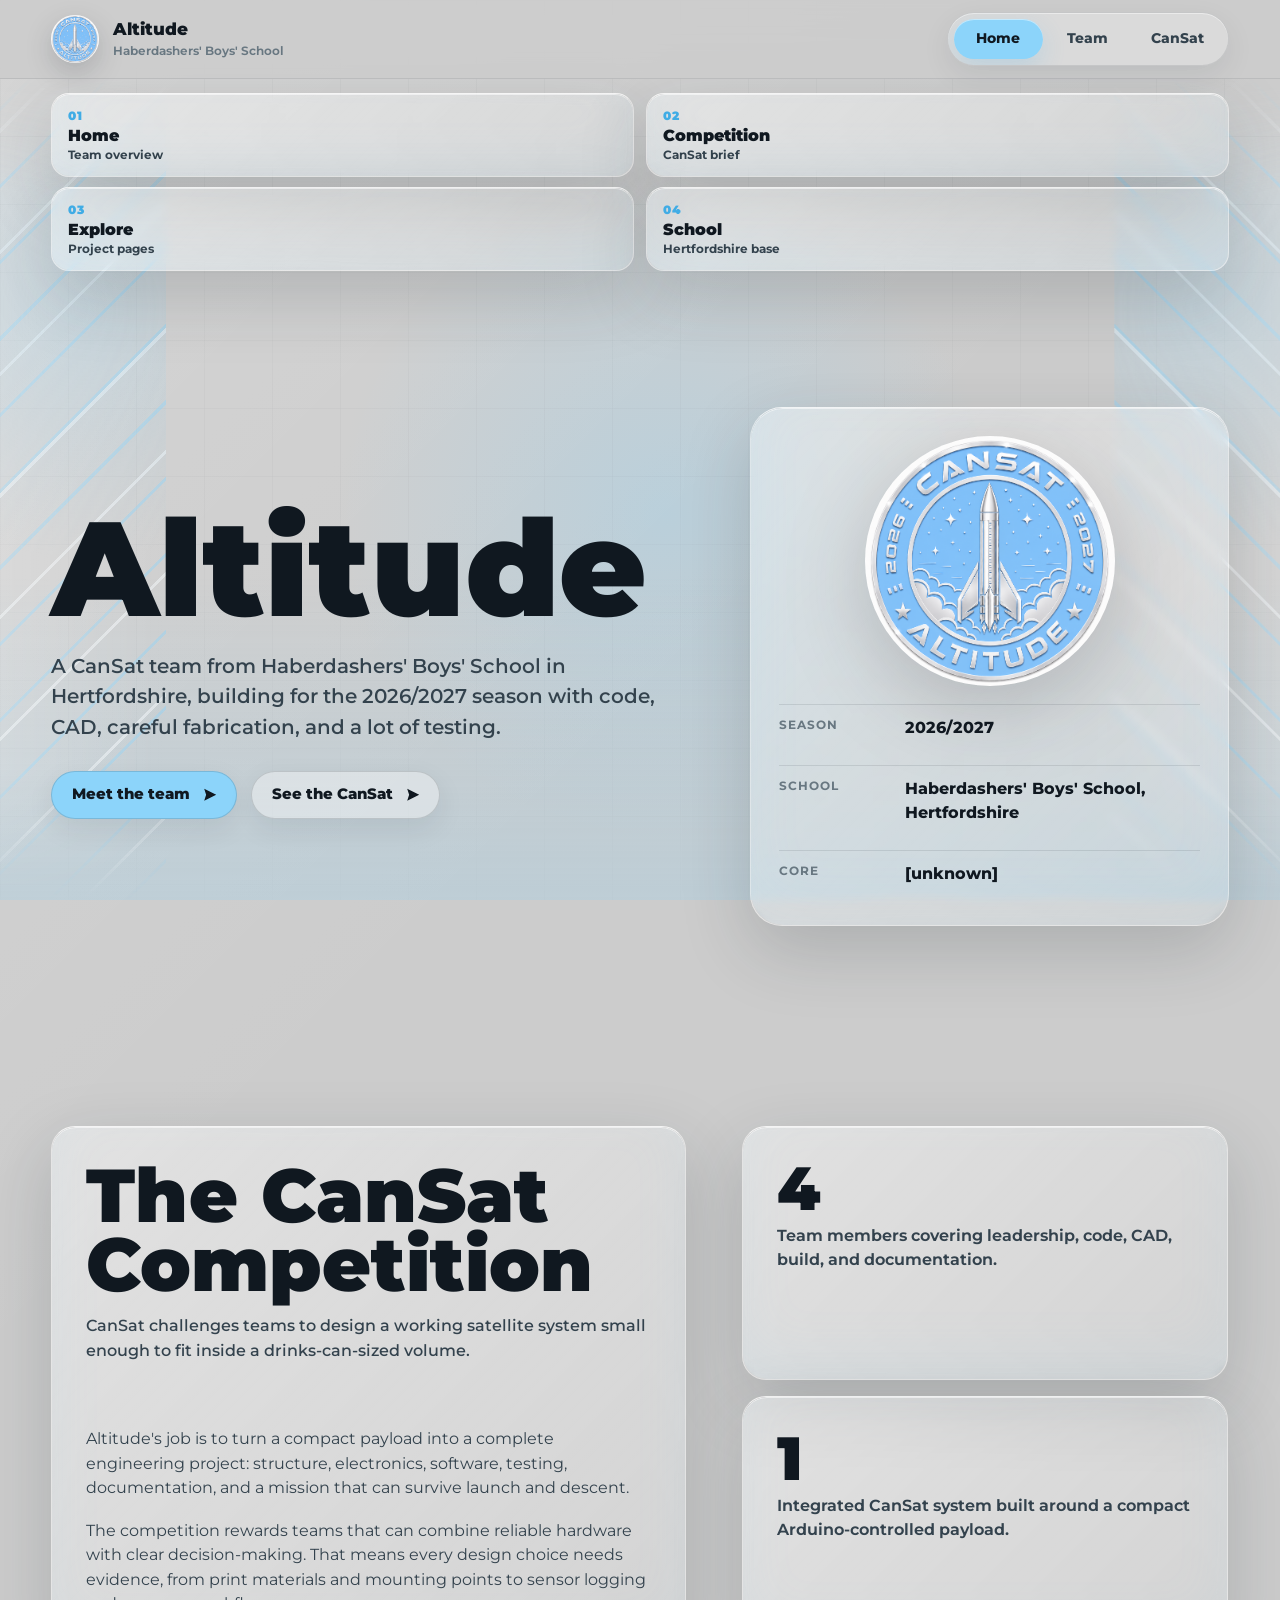
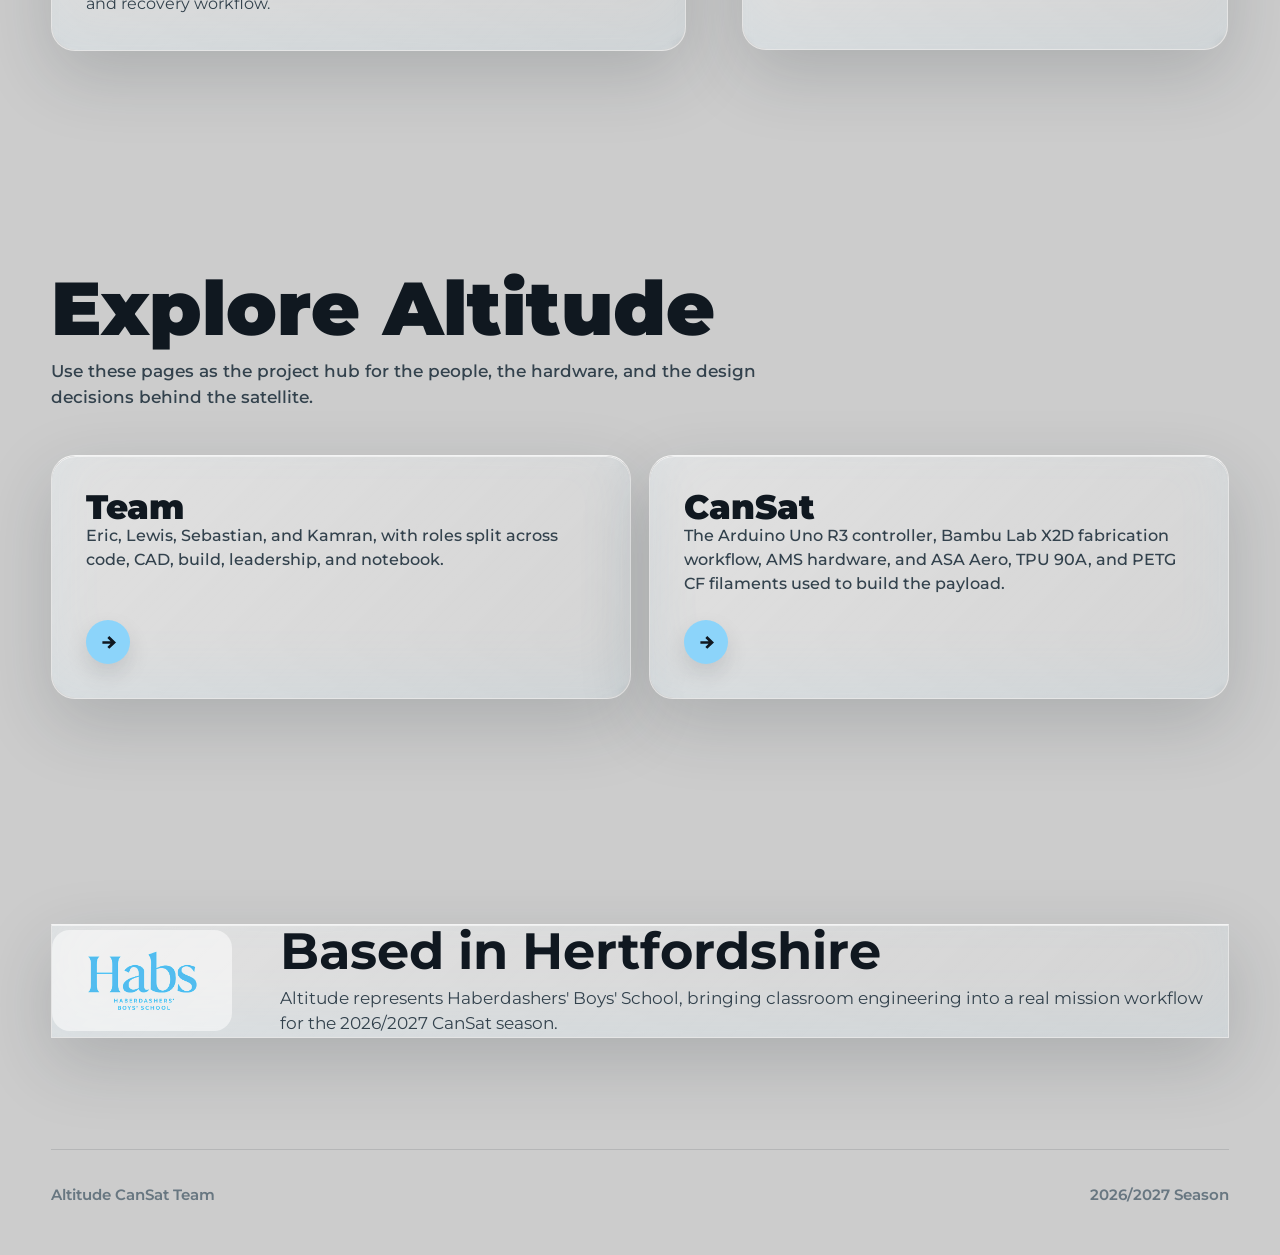
==== index.html @ 2c6fd03e "Website Files" ====
<!doctype html>
<html lang="en">
  <head>
    <meta charset="utf-8">
    <meta name="viewport" content="width=device-width, initial-scale=1">
    <title>Altitude | CanSat Team</title>
    <meta name="description" content="Altitude is a CanSat team from Haberdashers' Boys' School competing in the 2026/2027 season.">
    <link rel="preconnect" href="https://fonts.googleapis.com">
    <link rel="preconnect" href="https://fonts.gstatic.com" crossorigin>
    <link href="https://fonts.googleapis.com/css2?family=Montserrat:wght@400;500;600;700;800;900&display=swap" rel="stylesheet">
    <link rel="stylesheet" href="styles.css">
  </head>
  <body>
    <div class="scroll-progress" aria-hidden="true"></div>

    <header class="site-header">
      <div class="site-header__inner">
        <a class="brand" href="index.html" aria-label="Altitude home">
          <img src="Team Altitude Logo.png" alt="Team Altitude logo">
          <span>Altitude<small>Haberdashers' Boys' School</small></span>
        </a>
        <div class="header-actions">
          <nav class="nav" aria-label="Primary navigation">
            <span class="nav-indicator" aria-hidden="true"></span>
            <a href="index.html">Home</a>
            <a href="team.html">Team</a>
            <a href="cansat.html">CanSat</a>
          </nav>
        </div>
      </div>
    </header>

    <div class="edge-accent edge-accent--left" aria-hidden="true"></div>
    <div class="edge-accent edge-accent--right" aria-hidden="true"></div>

    <nav class="section-jump section-jump--left" aria-label="Home page sections">
      <a class="section-jump__card glass-panel" href="#home">
        <span>01</span>
        <strong>Home</strong>
        <small>Team overview</small>
      </a>
      <a class="section-jump__card glass-panel" href="#competition">
        <span>02</span>
        <strong>Competition</strong>
        <small>CanSat brief</small>
      </a>
    </nav>

    <nav class="section-jump section-jump--right" aria-label="More home page sections">
      <a class="section-jump__card glass-panel" href="#explore">
        <span>03</span>
        <strong>Explore</strong>
        <small>Project pages</small>
      </a>
      <a class="section-jump__card glass-panel" href="#school">
        <span>04</span>
        <strong>School</strong>
        <small>Hertfordshire base</small>
      </a>
    </nav>

    <main class="site-main">
      <section class="hero" id="home">
        <div class="hero__copy" data-reveal>
          <h1>Altitude</h1>
          <p class="hero__lead">A CanSat team from Haberdashers' Boys' School in Hertfordshire, building for the 2026/2027 season with code, CAD, careful fabrication, and a lot of testing.</p>
          <div class="hero__actions">
            <a class="button button--accent button--icon" href="team.html">Meet the team</a>
            <a class="button button--icon" href="cansat.html">See the CanSat</a>
          </div>
        </div>

        <aside class="hero-card glass-panel" data-reveal>
          <img class="hero-card__logo" src="Team Altitude Logo.png" alt="Team Altitude logo">
          <div class="hero-card__meta">
            <div class="meta-row">
              <strong>Season</strong>
              <span>2026/2027</span>
            </div>
            <div class="meta-row">
              <strong>School</strong>
              <span>Haberdashers' Boys' School, Hertfordshire</span>
            </div>
            <div class="meta-row">
              <strong>Core</strong>
              <span>[unknown]</span>
            </div>
          </div>
        </aside>
      </section>

      <section class="section section--tight" id="competition">
        <div class="split">
          <article class="copy-panel glass-panel" data-reveal>
            <div class="section__head">
              <h2>The CanSat Competition</h2>
              <p>CanSat challenges teams to design a working satellite system small enough to fit inside a drinks-can-sized volume.</p>
            </div>
            <p>Altitude's job is to turn a compact payload into a complete engineering project: structure, electronics, software, testing, documentation, and a mission that can survive launch and descent.</p>
            <p>The competition rewards teams that can combine reliable hardware with clear decision-making. That means every design choice needs evidence, from print materials and mounting points to sensor logging and recovery workflow.</p>
          </article>

          <div class="stat-grid">
            <article class="stat-panel glass-panel" data-reveal>
              <strong>4</strong>
              <span>Team members covering leadership, code, CAD, build, and documentation.</span>
            </article>
            <article class="stat-panel glass-panel" data-reveal>
              <strong>1</strong>
              <span>Integrated CanSat system built around a compact Arduino-controlled payload.</span>
            </article>
          </div>
        </div>
      </section>

      <section class="section" id="explore">
        <div class="section__head" data-reveal>
          <h2>Explore Altitude</h2>
          <p>Use these pages as the project hub for the people, the hardware, and the design decisions behind the satellite.</p>
        </div>
        <div class="link-grid">
          <article class="link-panel glass-panel" data-reveal>
            <div>
              <h3>Team</h3>
              <p>Eric, Lewis, Sebastian, and Kamran, with roles split across code, CAD, build, leadership, and notebook.</p>
            </div>
            <a class="link-panel__arrow" href="team.html" aria-label="Open the team page"><span class="sr-only">Open the team page</span></a>
          </article>
          <article class="link-panel glass-panel" data-reveal>
            <div>
              <h3>CanSat</h3>
              <p>The Arduino Uno R3 controller, Bambu Lab X2D fabrication workflow, AMS hardware, and ASA Aero, TPU 90A, and PETG CF filaments used to build the payload.</p>
            </div>
            <a class="link-panel__arrow" href="cansat.html" aria-label="Open the CanSat page"><span class="sr-only">Open the CanSat page</span></a>
          </article>
        </div>
      </section>

      <section class="section" id="school">
        <article class="school-strip glass-panel" data-reveal>
          <img src="Haberdashers' Boys' School Logo.png" alt="Haberdashers' Boys' School logo">
          <div>
            <h2>Based in Hertfordshire</h2>
            <p>Altitude represents Haberdashers' Boys' School, bringing classroom engineering into a real mission workflow for the 2026/2027 CanSat season.</p>
          </div>
        </article>
      </section>
    </main>

    <footer class="footer">
      <span>Altitude CanSat Team</span>
      <span>2026/2027 Season</span>
    </footer>

    <svg class="sr-only" xmlns="http://www.w3.org/2000/svg" aria-hidden="true">
      <defs>
        <filter id="glass-distortion" x="0%" y="0%" width="100%" height="100%">
          <feTurbulence type="fractalNoise" baseFrequency="0.005 0.005" numOctaves="2" seed="92" result="noise"></feTurbulence>
          <feGaussianBlur in="noise" stdDeviation="2" result="blurred"></feGaussianBlur>
          <feDisplacementMap in="SourceGraphic" in2="blurred" scale="19" xChannelSelector="R" yChannelSelector="G"></feDisplacementMap>
        </filter>
      </defs>
    </svg>

    <script src="app.js"></script>
  </body>
</html>
---- styles.css ----
:root {
  --background: #cccccc;
  --accent: #8cd4fa;
  --accent-strong: #40ace5;
  --ink: #101820;
  --ink-soft: #33424d;
  --muted: #687781;
  --panel: rgba(255, 255, 255, 0.34);
  --panel-strong: rgba(255, 255, 255, 0.52);
  --line: rgba(16, 24, 32, 0.14);
  --shadow: 0 24px 70px rgba(28, 38, 45, 0.18);
  --radius: 24px;
  --max: 1500px;
  --page-gutter: clamp(24px, 4vw, 82px);
  --content-reserve: clamp(430px, 25vw, 560px);
}

* {
  box-sizing: border-box;
}

html {
  scroll-behavior: smooth;
}

[id] {
  scroll-margin-top: 112px;
}

body {
  margin: 0;
  min-height: 100vh;
  color: var(--ink);
  background:
    radial-gradient(circle at 52% 18%, rgba(140, 212, 250, 0.3), transparent 330px),
    linear-gradient(135deg, rgba(255, 255, 255, 0.18), transparent 34%),
    var(--background);
  font-family: "Montserrat", ui-sans-serif, system-ui, -apple-system, BlinkMacSystemFont, "Segoe UI", Arial, sans-serif;
  line-height: 1.5;
  overflow-x: hidden;
}

body::before {
  content: "";
  position: fixed;
  inset: 0;
  z-index: -2;
  pointer-events: none;
  background-image:
    linear-gradient(rgba(16, 24, 32, 0.045) 1px, transparent 1px),
    linear-gradient(90deg, rgba(16, 24, 32, 0.045) 1px, transparent 1px);
  background-size: 68px 68px;
  mask-image: linear-gradient(to bottom, rgba(0, 0, 0, 0.72), rgba(0, 0, 0, 0.18));
}

body::after {
  content: "";
  position: fixed;
  inset: auto 0 0 0;
  z-index: -1;
  height: 36vh;
  pointer-events: none;
  background: linear-gradient(to top, rgba(140, 212, 250, 0.22), transparent);
}

img {
  display: block;
  max-width: 100%;
}

a {
  color: inherit;
  text-decoration: none;
}

p {
  margin: 0;
}

.sr-only {
  position: absolute;
  width: 1px;
  height: 1px;
  padding: 0;
  margin: -1px;
  overflow: hidden;
  clip: rect(0, 0, 0, 0);
  white-space: nowrap;
  border: 0;
}

.scroll-progress {
  position: fixed;
  inset: 0 auto auto 0;
  z-index: 80;
  width: 100%;
  height: 4px;
  background: linear-gradient(90deg, var(--accent), #ffffff);
  transform: scaleX(0);
  transform-origin: left center;
}

.edge-accent {
  position: fixed;
  top: 78px;
  bottom: 0;
  z-index: 1;
  width: clamp(150px, 13vw, 270px);
  pointer-events: none;
  opacity: 0.78;
  background:
    repeating-linear-gradient(
      135deg,
      transparent 0 21px,
      rgba(140, 212, 250, 0.52) 21px 24px,
      transparent 24px 54px
    ),
    repeating-linear-gradient(
      135deg,
      transparent 0 36px,
      rgba(245, 249, 252, 0.62) 36px 39px,
      transparent 39px 86px
    );
  mask-image: linear-gradient(to bottom, transparent, #000 14%, #000 84%, transparent);
}

.edge-accent::after {
  content: "";
  position: absolute;
  inset: 0;
  background:
    radial-gradient(circle at 50% 28%, rgba(140, 212, 250, 0.25), transparent 42%),
    linear-gradient(90deg, rgba(255, 255, 255, 0.24), transparent);
}

.edge-accent--left {
  left: 0;
}

.edge-accent--right {
  right: 0;
  transform: scaleX(-1);
}

.site-header {
  position: sticky;
  top: 0;
  z-index: 70;
  border-bottom: 1px solid rgba(16, 24, 32, 0.09);
  background: rgba(204, 204, 204, 0.92);
  backdrop-filter: blur(18px);
  transition: transform 240ms ease, box-shadow 240ms ease;
}

.scrolling-down .site-header {
  transform: translateY(-18%);
}

.site-header__inner {
  position: relative;
  width: min(var(--max), calc(100% - var(--content-reserve)));
  min-height: 78px;
  margin: 0 auto;
  display: flex;
  align-items: center;
  justify-content: space-between;
  gap: 28px;
}

.header-actions {
  display: flex;
  align-items: center;
  justify-content: flex-end;
  gap: 14px;
}

.brand {
  display: inline-flex;
  align-items: center;
  gap: 14px;
  min-width: 0;
}

.brand img {
  width: 48px;
  height: 48px;
  border-radius: 50%;
  object-fit: cover;
  box-shadow: 0 10px 28px rgba(16, 24, 32, 0.18);
}

.brand span {
  display: block;
  font-weight: 850;
  font-size: 1.05rem;
  letter-spacing: 0;
}

.brand small {
  display: block;
  color: var(--muted);
  font-size: 0.78rem;
  font-weight: 650;
}

.nav {
  --active-index: 0;
  position: relative;
  display: grid;
  grid-template-columns: repeat(3, minmax(84px, 1fr));
  align-items: center;
  isolation: isolate;
  min-width: 282px;
  padding: 6px;
  border: 1px solid rgba(16, 24, 32, 0.1);
  border-radius: 999px;
  background: rgba(255, 255, 255, 0.28);
  box-shadow:
    inset 0 1px 0 rgba(255, 255, 255, 0.42),
    0 10px 28px rgba(16, 24, 32, 0.08);
  overflow: hidden;
}

.nav-indicator {
  position: absolute;
  top: 6px;
  bottom: 6px;
  left: 6px;
  z-index: 0;
  width: calc((100% - 12px) / 3);
  border-radius: 999px;
  transform: translateX(calc(var(--active-index) * 100%));
  transition:
    transform 310ms cubic-bezier(0.22, 1.18, 0.36, 1),
    background 180ms ease;
}

.nav-indicator::before {
  content: "";
  position: absolute;
  inset: 0;
  border-radius: inherit;
  background: var(--accent);
  box-shadow:
    inset 0 1px 0 rgba(255, 255, 255, 0.48),
    0 9px 24px rgba(64, 172, 229, 0.2);
  transform: scaleX(1);
  transition: transform 260ms cubic-bezier(0.22, 1, 0.36, 1);
}

.nav[data-switching="true"] .nav-indicator::before {
  transform: scaleX(1.08);
}

.nav a {
  position: relative;
  z-index: 1;
  min-height: 40px;
  display: inline-flex;
  align-items: center;
  justify-content: center;
  padding: 0 18px;
  border-radius: 999px;
  color: var(--ink-soft);
  font-size: 0.9rem;
  font-weight: 760;
  transition: color 180ms ease, transform 180ms ease;
}

.nav a:hover,
.nav a.is-active {
  color: var(--ink);
}

.site-main {
  position: relative;
  z-index: 4;
  width: min(var(--max), calc(100% - var(--content-reserve)));
  margin: 0 auto;
}

.section-jump {
  position: fixed;
  top: clamp(126px, 17vh, 190px);
  z-index: 22;
  width: clamp(148px, 10vw, 205px);
  display: grid;
  gap: 12px;
  pointer-events: none;
}

.section-jump--left {
  left: clamp(18px, 2.6vw, 56px);
}

.section-jump--right {
  right: clamp(18px, 2.6vw, 56px);
}

.section-jump__card {
  min-height: 92px;
  display: grid;
  align-content: center;
  gap: 3px;
  padding: 18px;
  border-radius: 18px;
  pointer-events: auto;
  color: var(--ink);
  transition:
    transform 220ms cubic-bezier(0.22, 1, 0.36, 1),
    border-color 180ms ease,
    box-shadow 180ms ease;
}

.section-jump__card:hover,
.section-jump__card:focus-visible {
  border-color: rgba(140, 212, 250, 0.8);
  box-shadow:
    0 26px 58px rgba(28, 38, 45, 0.2),
    0 0 0 1px rgba(140, 212, 250, 0.2);
}

.section-jump__card span {
  color: var(--accent-strong);
  font-size: 0.72rem;
  font-weight: 900;
  letter-spacing: 0.1em;
}

.section-jump__card strong {
  font-size: 1rem;
  line-height: 1.05;
  font-weight: 900;
}

.section-jump__card small {
  color: var(--ink-soft);
  font-size: 0.72rem;
  line-height: 1.25;
  font-weight: 690;
}

.hero {
  min-height: calc(100vh - 110px);
  display: grid;
  grid-template-columns: minmax(0, 1.02fr) minmax(320px, 0.78fr);
  align-items: center;
  gap: clamp(32px, 6vw, 72px);
  padding: 42px 0;
}

.hero--compact {
  min-height: 470px;
  grid-template-columns: minmax(0, 0.92fr) minmax(280px, 0.58fr);
}

.hero__copy {
  display: grid;
  gap: 28px;
}

.hero h1,
.page-title {
  margin: 0;
  max-width: 820px;
  font-size: 8.4rem;
  line-height: 0.8;
  font-weight: 920;
  letter-spacing: 0;
}

.page-title {
  font-size: 7rem;
}

.hero__lead {
  max-width: 690px;
  color: var(--ink-soft);
  font-size: 1.28rem;
  font-weight: 560;
}

.hero__actions {
  display: flex;
  align-items: center;
  flex-wrap: wrap;
  gap: 14px;
}

.button {
  min-height: 48px;
  display: inline-flex;
  align-items: center;
  justify-content: center;
  gap: 10px;
  padding: 0 20px;
  border: 1px solid rgba(16, 24, 32, 0.15);
  border-radius: 999px;
  background: rgba(255, 255, 255, 0.38);
  color: var(--ink);
  font-size: 0.95rem;
  font-weight: 820;
  box-shadow: 0 10px 28px rgba(16, 24, 32, 0.08);
  transition: transform 180ms ease, background 180ms ease, box-shadow 180ms ease;
}

.button:hover {
  transform: translateY(-2px);
  background: rgba(255, 255, 255, 0.62);
  box-shadow: 0 16px 34px rgba(16, 24, 32, 0.13);
}

.button--accent {
  background: var(--accent);
}

.button--icon::after {
  content: "";
  width: 16px;
  height: 16px;
  background: currentColor;
  clip-path: polygon(25% 13%, 100% 50%, 25% 87%, 37% 50%);
}

.hero-card {
  position: relative;
  isolation: isolate;
  padding: 28px;
  border-radius: 32px;
}

.glass-panel {
  --tilt-x: 0deg;
  --tilt-y: 0deg;
  --panel-lift: 0px;
  position: relative;
  z-index: 3;
  border: 1px solid rgba(255, 255, 255, 0.42);
  border-top-color: rgba(255, 255, 255, 0.74);
  background: rgba(255, 255, 255, 0.12);
  box-shadow:
    var(--shadow),
    0 0 21px -50px rgba(255, 255, 255, 0.3);
  overflow: hidden;
  isolation: isolate;
  transform-style: preserve-3d;
  transform: perspective(900px) translateY(var(--panel-lift)) rotateX(var(--tilt-x)) rotateY(var(--tilt-y));
  will-change: transform;
  transition:
    transform 260ms cubic-bezier(0.22, 1, 0.36, 1),
    box-shadow 220ms ease,
    border-color 220ms ease;
}

.glass-panel::before {
  content: "";
  position: absolute;
  inset: 0;
  z-index: 1;
  border-radius: inherit;
  box-shadow:
    inset 0 0 0 -50px rgba(255, 255, 255, 0.7),
    inset 0 1px 0 rgba(255, 255, 255, 0.54),
    inset 0 -22px 55px rgba(140, 212, 250, 0.08);
  background:
    linear-gradient(135deg, rgba(255, 255, 255, 0.34), rgba(255, 255, 255, 0.05)),
    rgba(255, 255, 255, 0);
  pointer-events: none;
}

.glass-panel::after {
  content: "";
  position: absolute;
  inset: 0;
  z-index: 0;
  border-radius: inherit;
  backdrop-filter: blur(5px);
  -webkit-backdrop-filter: blur(5px);
  filter: url("#glass-distortion");
  -webkit-filter: url("#glass-distortion");
  isolation: isolate;
  pointer-events: none;
}

.glass-panel > * {
  position: relative;
  z-index: 2;
}

.glass-panel:hover {
  border-color: rgba(255, 255, 255, 0.72);
  box-shadow:
    0 32px 80px rgba(28, 38, 45, 0.2),
    0 0 21px -50px rgba(255, 255, 255, 0.3);
}

.hero-card__logo {
  width: min(54vw, 250px);
  margin: 0 auto 18px;
  border-radius: 50%;
  filter: drop-shadow(0 22px 40px rgba(16, 24, 32, 0.18));
}

.hero-card__meta {
  display: grid;
  gap: 14px;
}

.meta-row {
  display: grid;
  grid-template-columns: 108px minmax(0, 1fr);
  gap: 18px;
  padding: 11px 0;
  border-top: 1px solid rgba(16, 24, 32, 0.1);
}

.meta-row strong {
  font-size: 0.78rem;
  color: var(--muted);
  text-transform: uppercase;
  letter-spacing: 0.08em;
}

.meta-row span {
  color: var(--ink);
  font-weight: 760;
}

.section {
  padding: clamp(56px, 10vw, 112px) 0;
}

.section--tight {
  padding-top: clamp(28px, 6vw, 64px);
}

.section__head {
  max-width: 760px;
  margin-bottom: clamp(26px, 5vw, 46px);
}

.section__head h2 {
  margin: 0 0 14px;
  font-size: 4.7rem;
  line-height: 0.92;
  font-weight: 910;
  letter-spacing: 0;
}

.section__head p {
  color: var(--ink-soft);
  font-size: 1.08rem;
  font-weight: 540;
}

.split {
  display: grid;
  grid-template-columns: minmax(0, 0.94fr) minmax(300px, 0.72fr);
  gap: clamp(24px, 5vw, 56px);
  align-items: stretch;
}

.copy-panel,
.link-panel,
.stat-panel,
.person-card,
.device-card,
.process-card {
  padding: clamp(22px, 3vw, 34px);
  border-radius: var(--radius);
}

.copy-panel {
  display: grid;
  gap: 18px;
}

.copy-panel p {
  color: var(--ink-soft);
  font-size: 1.02rem;
}

.stat-grid {
  display: grid;
  gap: 16px;
}

.stat-panel strong {
  display: block;
  margin-bottom: 8px;
  font-size: 3.8rem;
  line-height: 0.9;
  font-weight: 920;
}

.stat-panel span {
  color: var(--ink-soft);
  font-weight: 650;
}

.link-grid {
  display: grid;
  grid-template-columns: repeat(2, minmax(0, 1fr));
  gap: 18px;
}

.link-panel {
  min-height: 235px;
  display: flex;
  flex-direction: column;
  justify-content: space-between;
  transition: transform 200ms ease, box-shadow 200ms ease;
}

.link-panel:hover {
  transform: translateY(-4px);
}

.link-panel h3,
.device-card h3,
.process-card h3,
.person-copy h2 {
  margin: 0;
  font-size: 2.15rem;
  line-height: 1;
  font-weight: 900;
  letter-spacing: 0;
}

.link-panel p,
.device-card p,
.process-card p,
.person-copy p {
  color: var(--ink-soft);
  font-size: 1rem;
  font-weight: 520;
}

.link-panel__arrow {
  position: relative;
  z-index: 6;
  width: 44px;
  height: 44px;
  margin-top: 24px;
  align-self: flex-start;
  border-radius: 999px;
  background: var(--accent);
  display: grid;
  place-items: center;
  cursor: pointer;
  box-shadow: 0 10px 22px rgba(16, 24, 32, 0.12);
  transition: transform 180ms ease, background 180ms ease, box-shadow 180ms ease;
}

.link-panel__arrow:hover,
.link-panel__arrow:focus-visible {
  transform: translateX(3px);
  background: #a9e2ff;
  box-shadow: 0 14px 28px rgba(16, 24, 32, 0.16);
}

.link-panel__arrow::before {
  content: "";
  width: 16px;
  height: 16px;
  background: var(--ink);
  clip-path: polygon(15% 42%, 66% 42%, 46% 22%, 58% 10%, 100% 50%, 58% 90%, 46% 78%, 66% 58%, 15% 58%);
}

.school-strip {
  display: grid;
  grid-template-columns: 180px minmax(0, 1fr);
  align-items: center;
  gap: clamp(24px, 5vw, 48px);
}

.school-strip img {
  width: 180px;
  aspect-ratio: 16 / 9;
  object-fit: contain;
  border-radius: 18px;
  background: rgba(255, 255, 255, 0.52);
  padding: 18px;
}

.school-strip h2 {
  margin: 0 0 10px;
  font-size: 3.2rem;
  line-height: 1;
}

.school-strip p {
  color: var(--ink-soft);
  font-size: 1.05rem;
}

.team-list {
  display: grid;
  gap: clamp(28px, 6vw, 68px);
}

.person-card {
  display: grid;
  grid-template-columns: minmax(260px, 0.72fr) minmax(0, 1fr);
  gap: clamp(24px, 5vw, 58px);
  align-items: center;
}

.person-card:nth-child(even) {
  grid-template-columns: minmax(0, 1fr) minmax(260px, 0.72fr);
}

.person-card:nth-child(even) .person-photo {
  order: 2;
}

.person-photo {
  aspect-ratio: 1;
  overflow: hidden;
  border-radius: 24px;
  background: rgba(255, 255, 255, 0.38);
  border: 1px solid rgba(255, 255, 255, 0.48);
}

.person-photo img {
  width: 100%;
  height: 100%;
  object-fit: cover;
}

.person-copy {
  display: grid;
  gap: 18px;
}

.role-lines {
  display: flex;
  flex-wrap: wrap;
  gap: 10px;
  margin: 4px 0 0;
  padding: 0;
  list-style: none;
}

.role-lines li {
  min-height: 36px;
  display: inline-flex;
  align-items: center;
  border: 1px solid rgba(16, 24, 32, 0.13);
  border-radius: 999px;
  padding: 0 13px;
  background: rgba(140, 212, 250, 0.38);
  color: var(--ink);
  font-size: 0.88rem;
  font-weight: 760;
}

.device-grid {
  display: grid;
  grid-template-columns: repeat(3, minmax(0, 1fr));
  gap: 18px;
}

.device-card {
  display: grid;
  gap: 20px;
}

.device-card__image {
  min-height: 260px;
  display: grid;
  place-items: center;
  border-radius: 20px;
  background: rgba(255, 255, 255, 0.4);
  border: 1px solid rgba(255, 255, 255, 0.48);
  overflow: hidden;
}

.device-card__image img {
  width: 100%;
  height: 100%;
  max-height: 320px;
  object-fit: contain;
  padding: 16px;
}

.device-card__image--cover img {
  object-fit: cover;
  padding: 0;
}

.process-grid {
  display: grid;
  grid-template-columns: repeat(4, minmax(0, 1fr));
  gap: 16px;
}

.process-card {
  min-height: 205px;
  display: flex;
  flex-direction: column;
  gap: 14px;
}

.process-card span {
  width: 42px;
  height: 42px;
  border-radius: 999px;
  background: var(--accent);
  display: grid;
  place-items: center;
  font-weight: 920;
}

.feature-line {
  display: grid;
  grid-template-columns: repeat(3, minmax(0, 1fr));
  gap: 16px;
}

.feature-line .stat-panel {
  min-height: 180px;
}

.footer {
  position: relative;
  z-index: 4;
  width: min(var(--max), calc(100% - var(--content-reserve)));
  margin: 0 auto;
  padding: 34px 0 48px;
  border-top: 1px solid rgba(16, 24, 32, 0.12);
  color: var(--muted);
  display: flex;
  justify-content: space-between;
  gap: 18px;
  font-size: 0.92rem;
  font-weight: 620;
}

[data-reveal] {
  opacity: 0;
  transform: translateY(34px);
  transition: opacity 680ms ease, transform 680ms cubic-bezier(0.22, 1, 0.36, 1);
}

[data-reveal].is-visible {
  opacity: 1;
  transform: translateY(0);
}

[data-reveal].glass-panel {
  opacity: 0;
  transform: perspective(900px) translateY(34px) rotateX(var(--tilt-x)) rotateY(var(--tilt-y));
}

[data-reveal].glass-panel.is-visible {
  opacity: 1;
  transform: perspective(900px) translateY(var(--panel-lift)) rotateX(var(--tilt-x)) rotateY(var(--tilt-y));
}

@media (max-width: 1360px) {
  .site-main,
  .site-header__inner,
  .footer {
    width: min(var(--max), calc(100% - (2 * var(--page-gutter))));
  }

  .section-jump {
    position: relative;
    inset: auto;
    width: min(var(--max), calc(100% - (2 * var(--page-gutter))));
    margin: 14px auto 0;
    grid-template-columns: repeat(2, minmax(0, 1fr));
    pointer-events: auto;
  }

  .section-jump--right {
    margin-top: 10px;
  }

  .section-jump__card {
    min-height: 72px;
    padding: 14px 16px;
  }
}

@media (max-width: 940px) {
  .site-header__inner {
    min-height: auto;
    padding: 14px 0;
    align-items: flex-start;
    flex-direction: column;
  }

  .edge-accent {
    width: 120px;
    opacity: 0.38;
  }

  .section-jump {
    display: none;
  }

  .header-actions {
    width: 100%;
  }

  .nav {
    width: 100%;
    grid-template-columns: repeat(3, minmax(0, 1fr));
    border-radius: 18px;
  }

  .nav a {
    padding: 0 10px;
  }

  .hero,
  .hero--compact,
  .split,
  .school-strip {
    grid-template-columns: 1fr;
  }

  .hero {
    min-height: auto;
    padding-top: 46px;
  }

  .hero h1 {
    font-size: 7.2rem;
  }

  .page-title {
    font-size: 5.8rem;
  }

  .section__head h2 {
    font-size: 3.5rem;
  }

  .stat-panel strong {
    font-size: 3rem;
  }

  .link-panel h3,
  .device-card h3,
  .process-card h3,
  .person-copy h2,
  .school-strip h2 {
    font-size: 2.2rem;
  }

  .hero-card__logo {
    width: min(64vw, 240px);
  }

  .link-grid,
  .device-grid,
  .process-grid,
  .feature-line {
    grid-template-columns: 1fr;
  }

  .person-card,
  .person-card:nth-child(even) {
    grid-template-columns: 1fr;
  }

  .person-card:nth-child(even) .person-photo {
    order: 0;
  }
}

@media (max-width: 560px) {
  .site-main,
  .site-header__inner,
  .footer {
    width: min(calc(100% - 22px), 368px);
    margin-left: auto;
    margin-right: auto;
  }

  .edge-accent {
    display: none;
  }

  .brand small {
    display: none;
  }

  .nav {
    max-width: 360px;
    width: 100%;
    min-width: 0;
  }

  .header-actions {
    align-items: center;
    justify-content: space-between;
    gap: 10px;
  }

  .hero__actions {
    align-items: flex-start;
    flex-direction: column;
    gap: 12px;
  }

  .button {
    width: min(100%, 230px);
  }

  .hero__lead,
  .section__head p,
  .link-panel p,
  .device-card p,
  .process-card p,
  .person-copy p {
    max-width: 100%;
    overflow-wrap: anywhere;
  }

  .hero h1,
  .page-title {
    font-size: 4.15rem;
  }

  .hero__lead {
    font-size: 1.08rem;
  }

  .section__head h2 {
    font-size: 2.55rem;
  }

  .link-panel h3,
  .device-card h3,
  .process-card h3,
  .person-copy h2,
  .school-strip h2 {
    font-size: 1.8rem;
  }

  .stat-panel strong {
    font-size: 2.35rem;
  }

  .meta-row {
    grid-template-columns: 1fr;
    gap: 6px;
  }

  .copy-panel,
  .link-panel,
  .stat-panel,
  .person-card,
  .device-card,
  .process-card {
    padding: 20px;
    border-radius: 20px;
  }

  .device-card__image {
    min-height: 215px;
  }

  .footer {
    flex-direction: column;
  }
}

@media (prefers-reduced-motion: reduce) {
  *,
  *::before,
  *::after {
    scroll-behavior: auto !important;
    transition-duration: 0.01ms !important;
    animation-duration: 0.01ms !important;
    animation-iteration-count: 1 !important;
  }
}
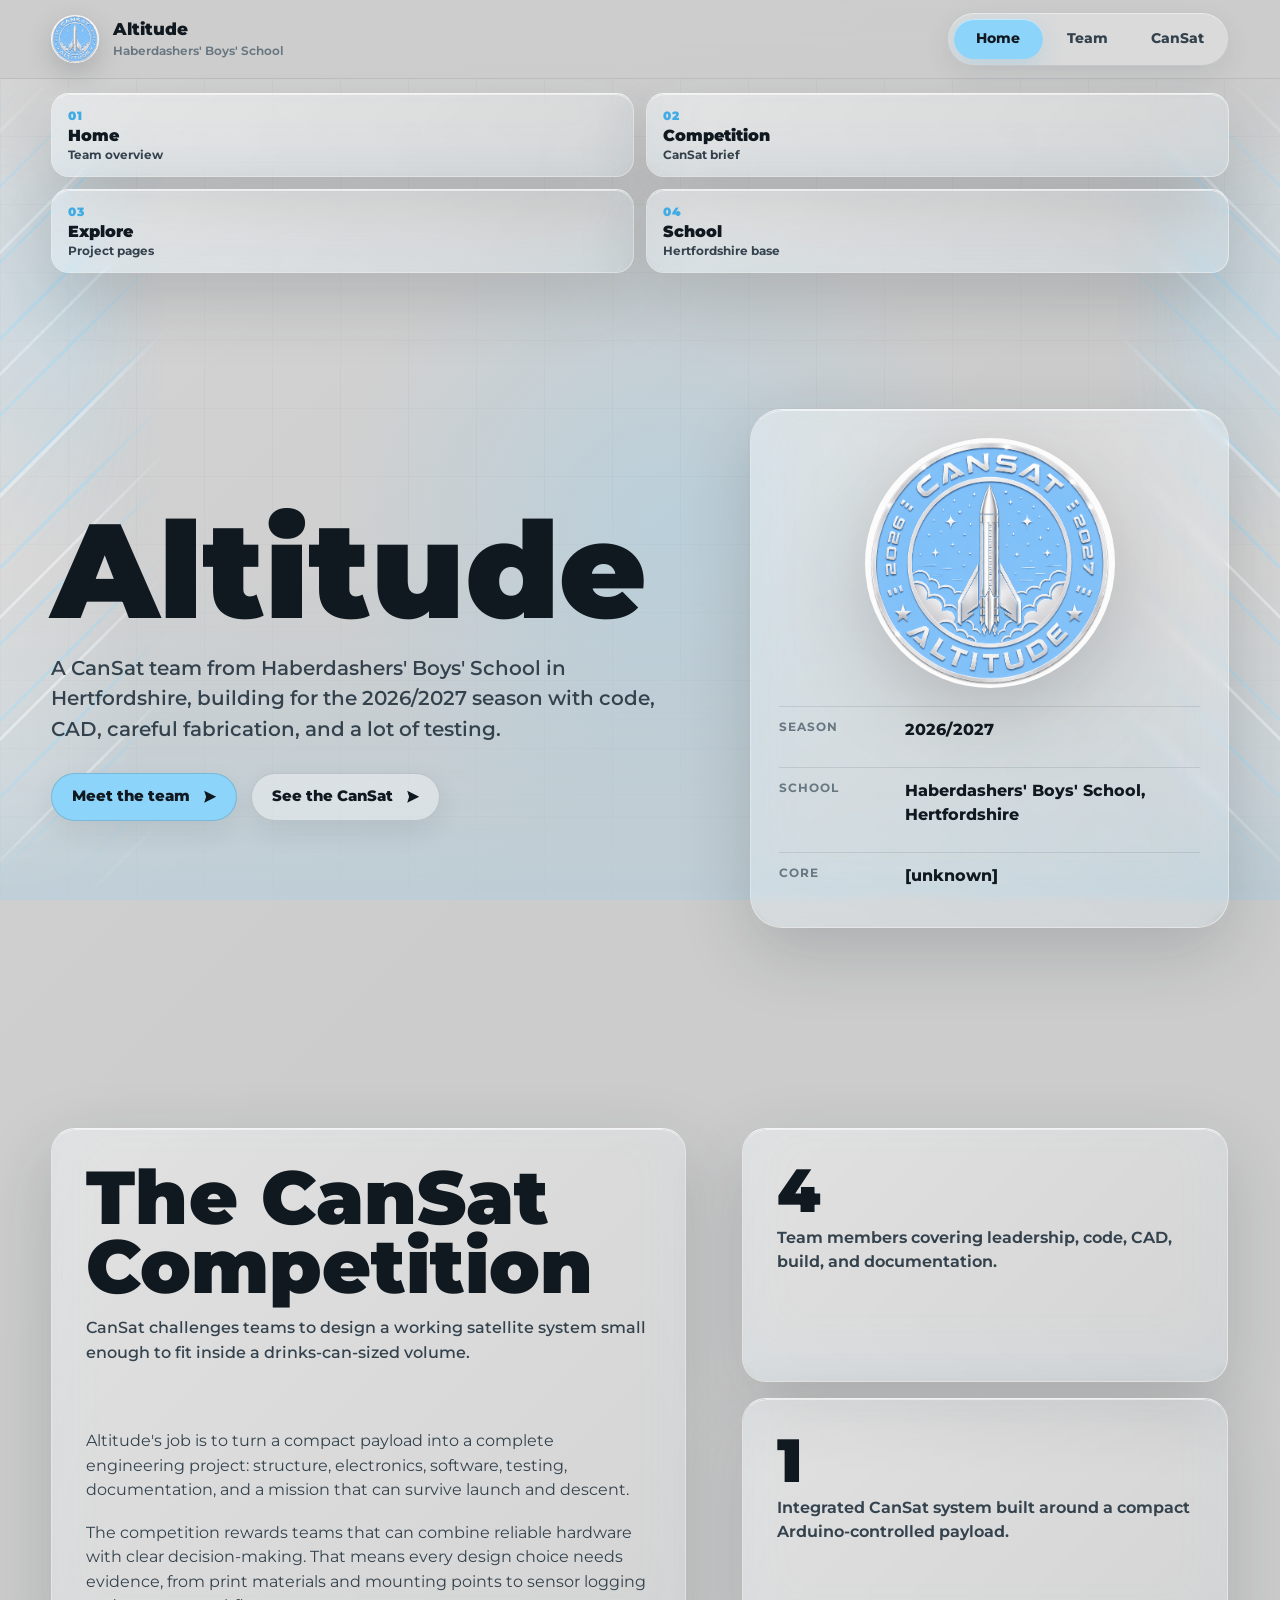
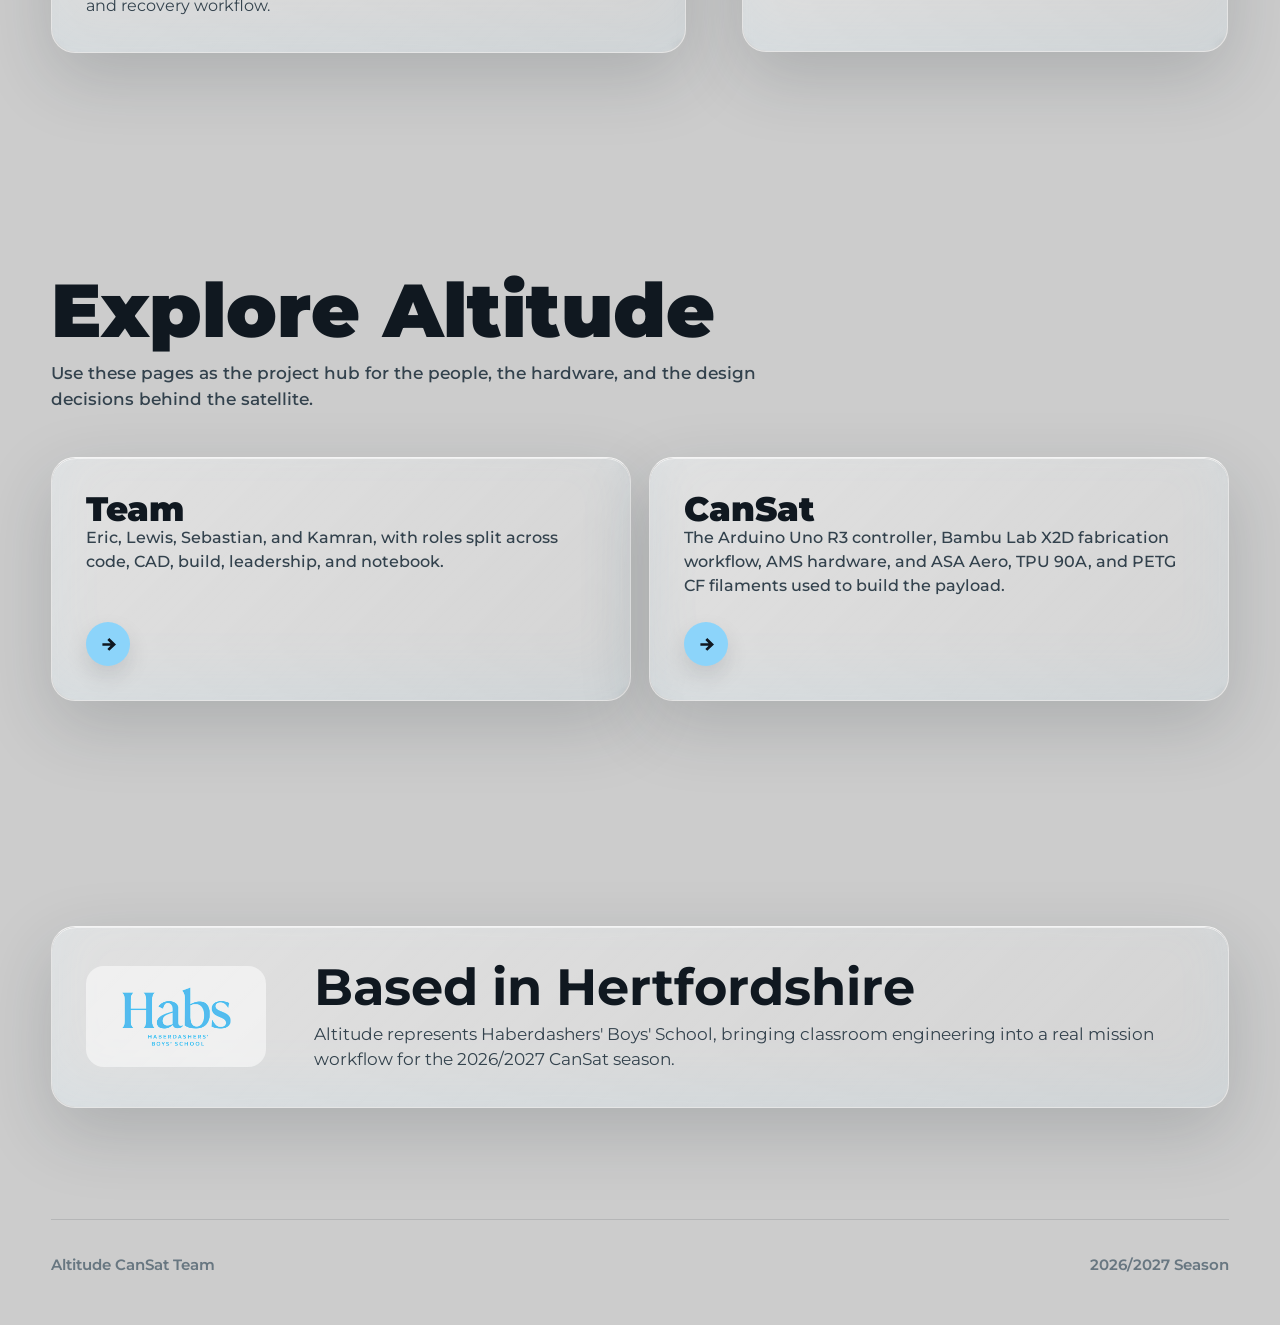
==== commit e376a9dd: "Organize website assets and update CanSat components" ====
--- a/index.html
+++ b/index.html
@@ -4,164 +4,11 @@
     <meta charset="utf-8">
     <meta name="viewport" content="width=device-width, initial-scale=1">
     <title>Altitude | CanSat Team</title>
-    <meta name="description" content="Altitude is a CanSat team from Haberdashers' Boys' School competing in the 2026/2027 season.">
-    <link rel="preconnect" href="https://fonts.googleapis.com">
-    <link rel="preconnect" href="https://fonts.gstatic.com" crossorigin>
-    <link href="https://fonts.googleapis.com/css2?family=Montserrat:wght@400;500;600;700;800;900&display=swap" rel="stylesheet">
-    <link rel="stylesheet" href="styles.css">
+    <meta http-equiv="refresh" content="0; url=website/index.html">
+    <link rel="canonical" href="website/index.html">
   </head>
   <body>
-    <div class="scroll-progress" aria-hidden="true"></div>
-
-    <header class="site-header">
-      <div class="site-header__inner">
-        <a class="brand" href="index.html" aria-label="Altitude home">
-          <img src="Team Altitude Logo.png" alt="Team Altitude logo">
-          <span>Altitude<small>Haberdashers' Boys' School</small></span>
-        </a>
-        <div class="header-actions">
-          <nav class="nav" aria-label="Primary navigation">
-            <span class="nav-indicator" aria-hidden="true"></span>
-            <a href="index.html">Home</a>
-            <a href="team.html">Team</a>
-            <a href="cansat.html">CanSat</a>
-          </nav>
-        </div>
-      </div>
-    </header>
-
-    <div class="edge-accent edge-accent--left" aria-hidden="true"></div>
-    <div class="edge-accent edge-accent--right" aria-hidden="true"></div>
-
-    <nav class="section-jump section-jump--left" aria-label="Home page sections">
-      <a class="section-jump__card glass-panel" href="#home">
-        <span>01</span>
-        <strong>Home</strong>
-        <small>Team overview</small>
-      </a>
-      <a class="section-jump__card glass-panel" href="#competition">
-        <span>02</span>
-        <strong>Competition</strong>
-        <small>CanSat brief</small>
-      </a>
-    </nav>
-
-    <nav class="section-jump section-jump--right" aria-label="More home page sections">
-      <a class="section-jump__card glass-panel" href="#explore">
-        <span>03</span>
-        <strong>Explore</strong>
-        <small>Project pages</small>
-      </a>
-      <a class="section-jump__card glass-panel" href="#school">
-        <span>04</span>
-        <strong>School</strong>
-        <small>Hertfordshire base</small>
-      </a>
-    </nav>
-
-    <main class="site-main">
-      <section class="hero" id="home">
-        <div class="hero__copy" data-reveal>
-          <h1>Altitude</h1>
-          <p class="hero__lead">A CanSat team from Haberdashers' Boys' School in Hertfordshire, building for the 2026/2027 season with code, CAD, careful fabrication, and a lot of testing.</p>
-          <div class="hero__actions">
-            <a class="button button--accent button--icon" href="team.html">Meet the team</a>
-            <a class="button button--icon" href="cansat.html">See the CanSat</a>
-          </div>
-        </div>
-
-        <aside class="hero-card glass-panel" data-reveal>
-          <img class="hero-card__logo" src="Team Altitude Logo.png" alt="Team Altitude logo">
-          <div class="hero-card__meta">
-            <div class="meta-row">
-              <strong>Season</strong>
-              <span>2026/2027</span>
-            </div>
-            <div class="meta-row">
-              <strong>School</strong>
-              <span>Haberdashers' Boys' School, Hertfordshire</span>
-            </div>
-            <div class="meta-row">
-              <strong>Core</strong>
-              <span>[unknown]</span>
-            </div>
-          </div>
-        </aside>
-      </section>
-
-      <section class="section section--tight" id="competition">
-        <div class="split">
-          <article class="copy-panel glass-panel" data-reveal>
-            <div class="section__head">
-              <h2>The CanSat Competition</h2>
-              <p>CanSat challenges teams to design a working satellite system small enough to fit inside a drinks-can-sized volume.</p>
-            </div>
-            <p>Altitude's job is to turn a compact payload into a complete engineering project: structure, electronics, software, testing, documentation, and a mission that can survive launch and descent.</p>
-            <p>The competition rewards teams that can combine reliable hardware with clear decision-making. That means every design choice needs evidence, from print materials and mounting points to sensor logging and recovery workflow.</p>
-          </article>
-
-          <div class="stat-grid">
-            <article class="stat-panel glass-panel" data-reveal>
-              <strong>4</strong>
-              <span>Team members covering leadership, code, CAD, build, and documentation.</span>
-            </article>
-            <article class="stat-panel glass-panel" data-reveal>
-              <strong>1</strong>
-              <span>Integrated CanSat system built around a compact Arduino-controlled payload.</span>
-            </article>
-          </div>
-        </div>
-      </section>
-
-      <section class="section" id="explore">
-        <div class="section__head" data-reveal>
-          <h2>Explore Altitude</h2>
-          <p>Use these pages as the project hub for the people, the hardware, and the design decisions behind the satellite.</p>
-        </div>
-        <div class="link-grid">
-          <article class="link-panel glass-panel" data-reveal>
-            <div>
-              <h3>Team</h3>
-              <p>Eric, Lewis, Sebastian, and Kamran, with roles split across code, CAD, build, leadership, and notebook.</p>
-            </div>
-            <a class="link-panel__arrow" href="team.html" aria-label="Open the team page"><span class="sr-only">Open the team page</span></a>
-          </article>
-          <article class="link-panel glass-panel" data-reveal>
-            <div>
-              <h3>CanSat</h3>
-              <p>The Arduino Uno R3 controller, Bambu Lab X2D fabrication workflow, AMS hardware, and ASA Aero, TPU 90A, and PETG CF filaments used to build the payload.</p>
-            </div>
-            <a class="link-panel__arrow" href="cansat.html" aria-label="Open the CanSat page"><span class="sr-only">Open the CanSat page</span></a>
-          </article>
-        </div>
-      </section>
-
-      <section class="section" id="school">
-        <article class="school-strip glass-panel" data-reveal>
-          <img src="Haberdashers' Boys' School Logo.png" alt="Haberdashers' Boys' School logo">
-          <div>
-            <h2>Based in Hertfordshire</h2>
-            <p>Altitude represents Haberdashers' Boys' School, bringing classroom engineering into a real mission workflow for the 2026/2027 CanSat season.</p>
-          </div>
-        </article>
-      </section>
-    </main>
-
-    <footer class="footer">
-      <span>Altitude CanSat Team</span>
-      <span>2026/2027 Season</span>
-    </footer>
-
-    <svg class="sr-only" xmlns="http://www.w3.org/2000/svg" aria-hidden="true">
-      <defs>
-        <filter id="glass-distortion" x="0%" y="0%" width="100%" height="100%">
-          <feTurbulence type="fractalNoise" baseFrequency="0.005 0.005" numOctaves="2" seed="92" result="noise"></feTurbulence>
-          <feGaussianBlur in="noise" stdDeviation="2" result="blurred"></feGaussianBlur>
-          <feDisplacementMap in="SourceGraphic" in2="blurred" scale="19" xChannelSelector="R" yChannelSelector="G"></feDisplacementMap>
-        </filter>
-      </defs>
-    </svg>
-
-    <script src="app.js"></script>
+    <p><a href="website/index.html">Open the Altitude website</a></p>
+    <script>window.location.replace("website/index.html");</script>
   </body>
 </html>
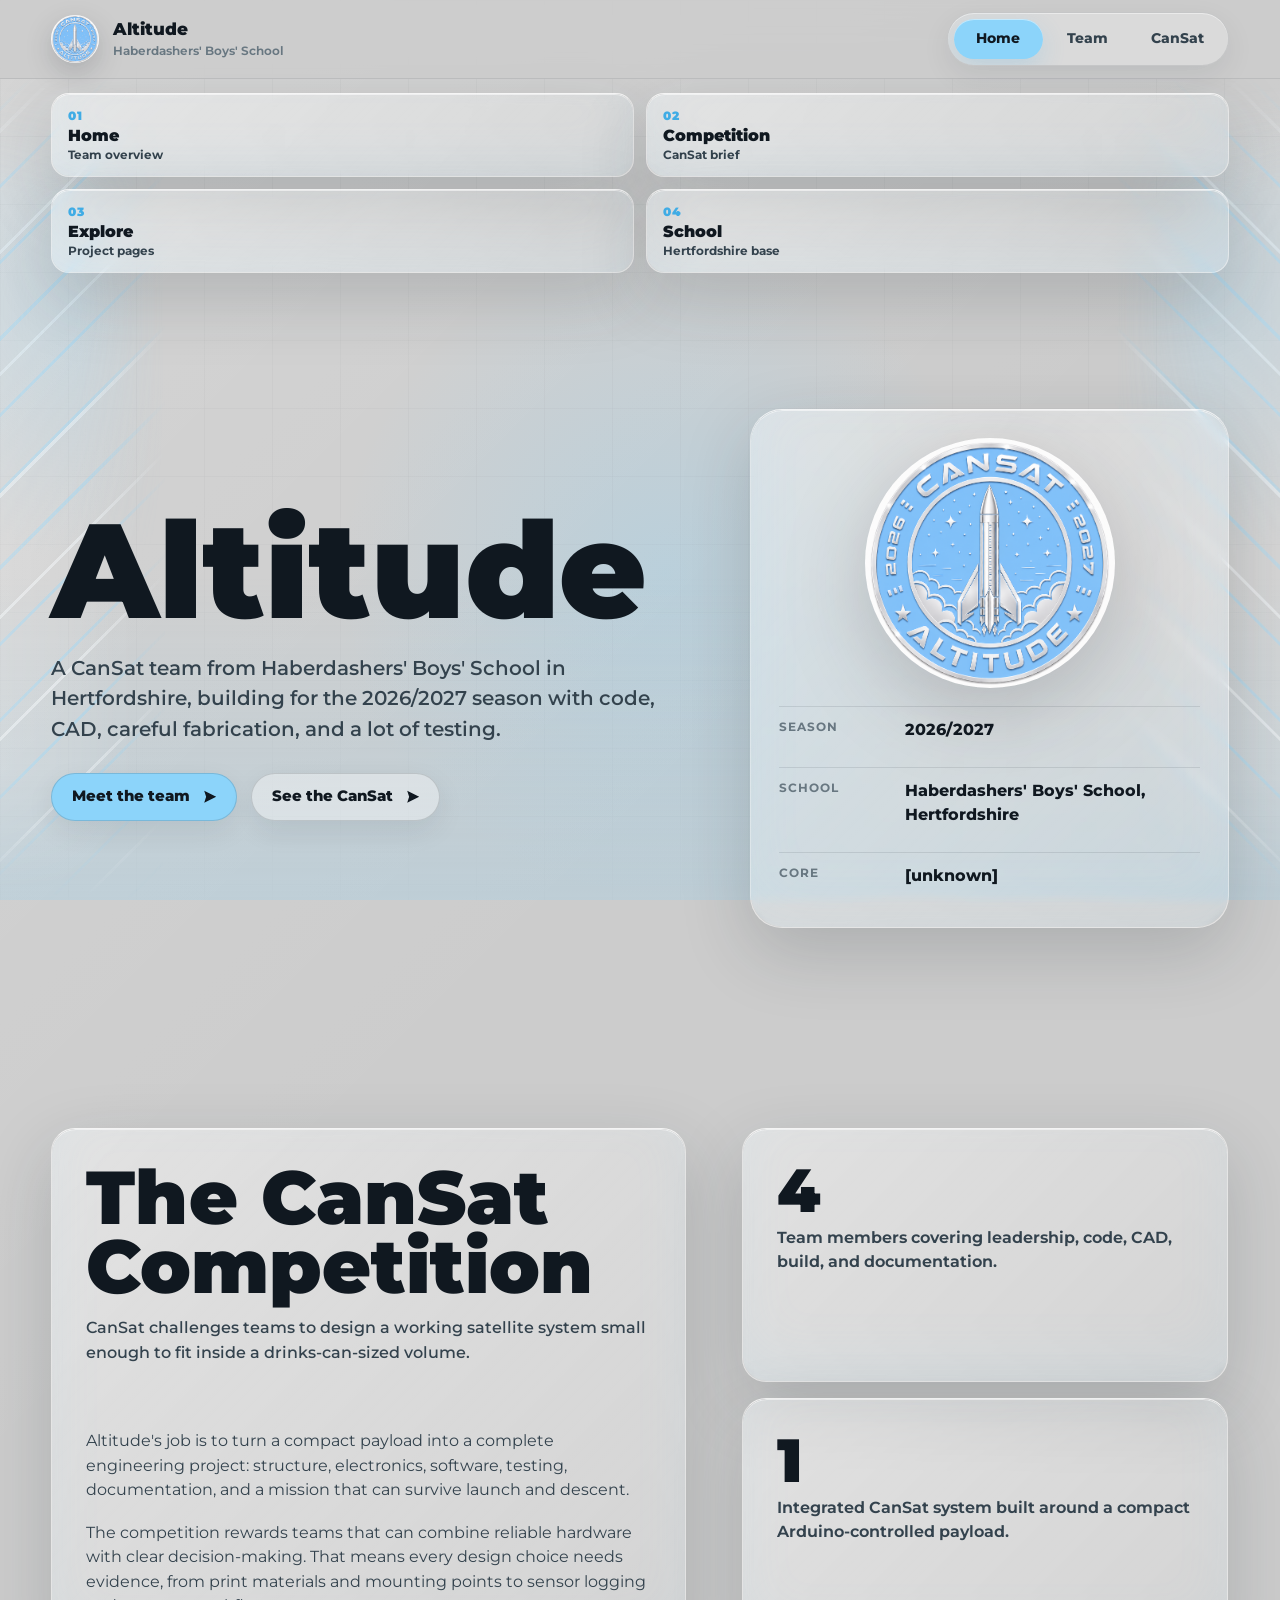
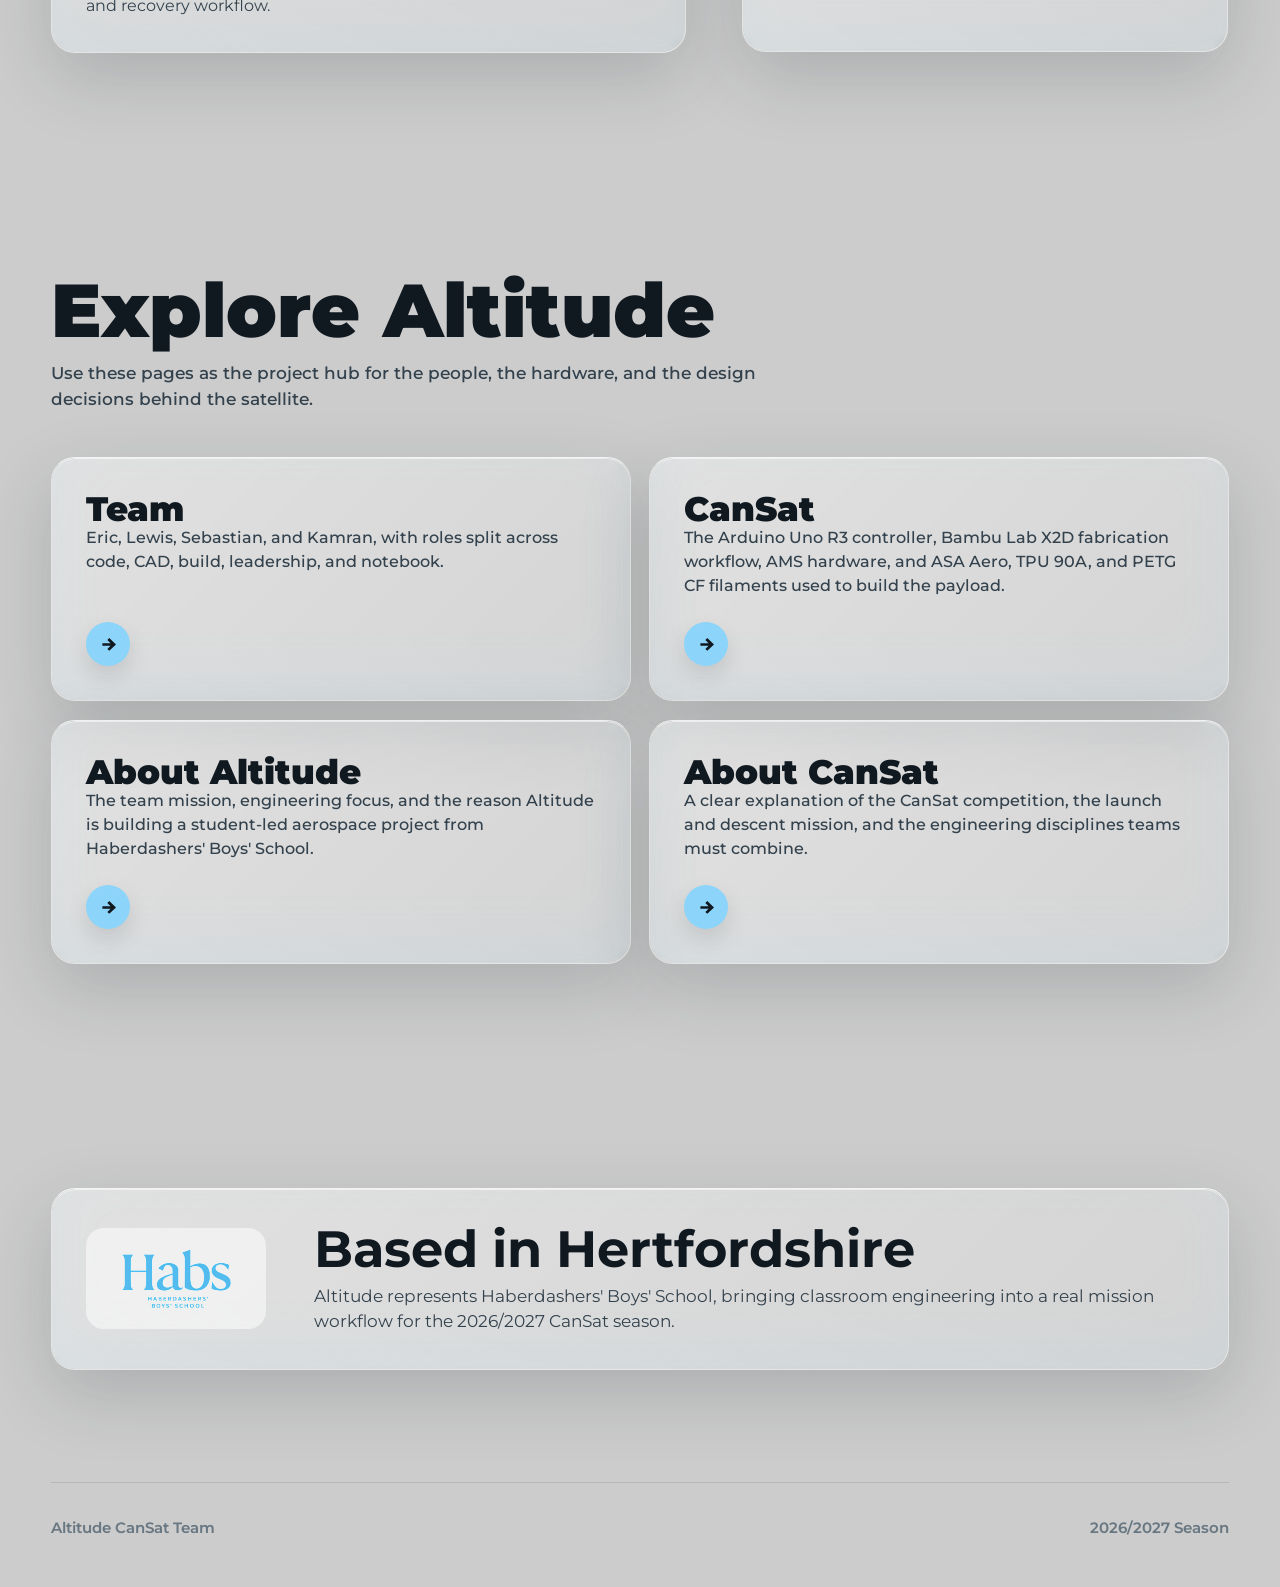
==== commit 5781ee39: "Add HTTPS metadata for published domain" ====
--- a/index.html
+++ b/index.html
@@ -4,8 +4,9 @@
     <meta charset="utf-8">
     <meta name="viewport" content="width=device-width, initial-scale=1">
     <title>Altitude | CanSat Team</title>
+    <meta http-equiv="Content-Security-Policy" content="upgrade-insecure-requests">
     <meta http-equiv="refresh" content="0; url=website/index.html">
-    <link rel="canonical" href="website/index.html">
+    <link rel="canonical" href="https://altitude.linkpc.net/website/index.html">
   </head>
   <body>
     <p><a href="website/index.html">Open the Altitude website</a></p>
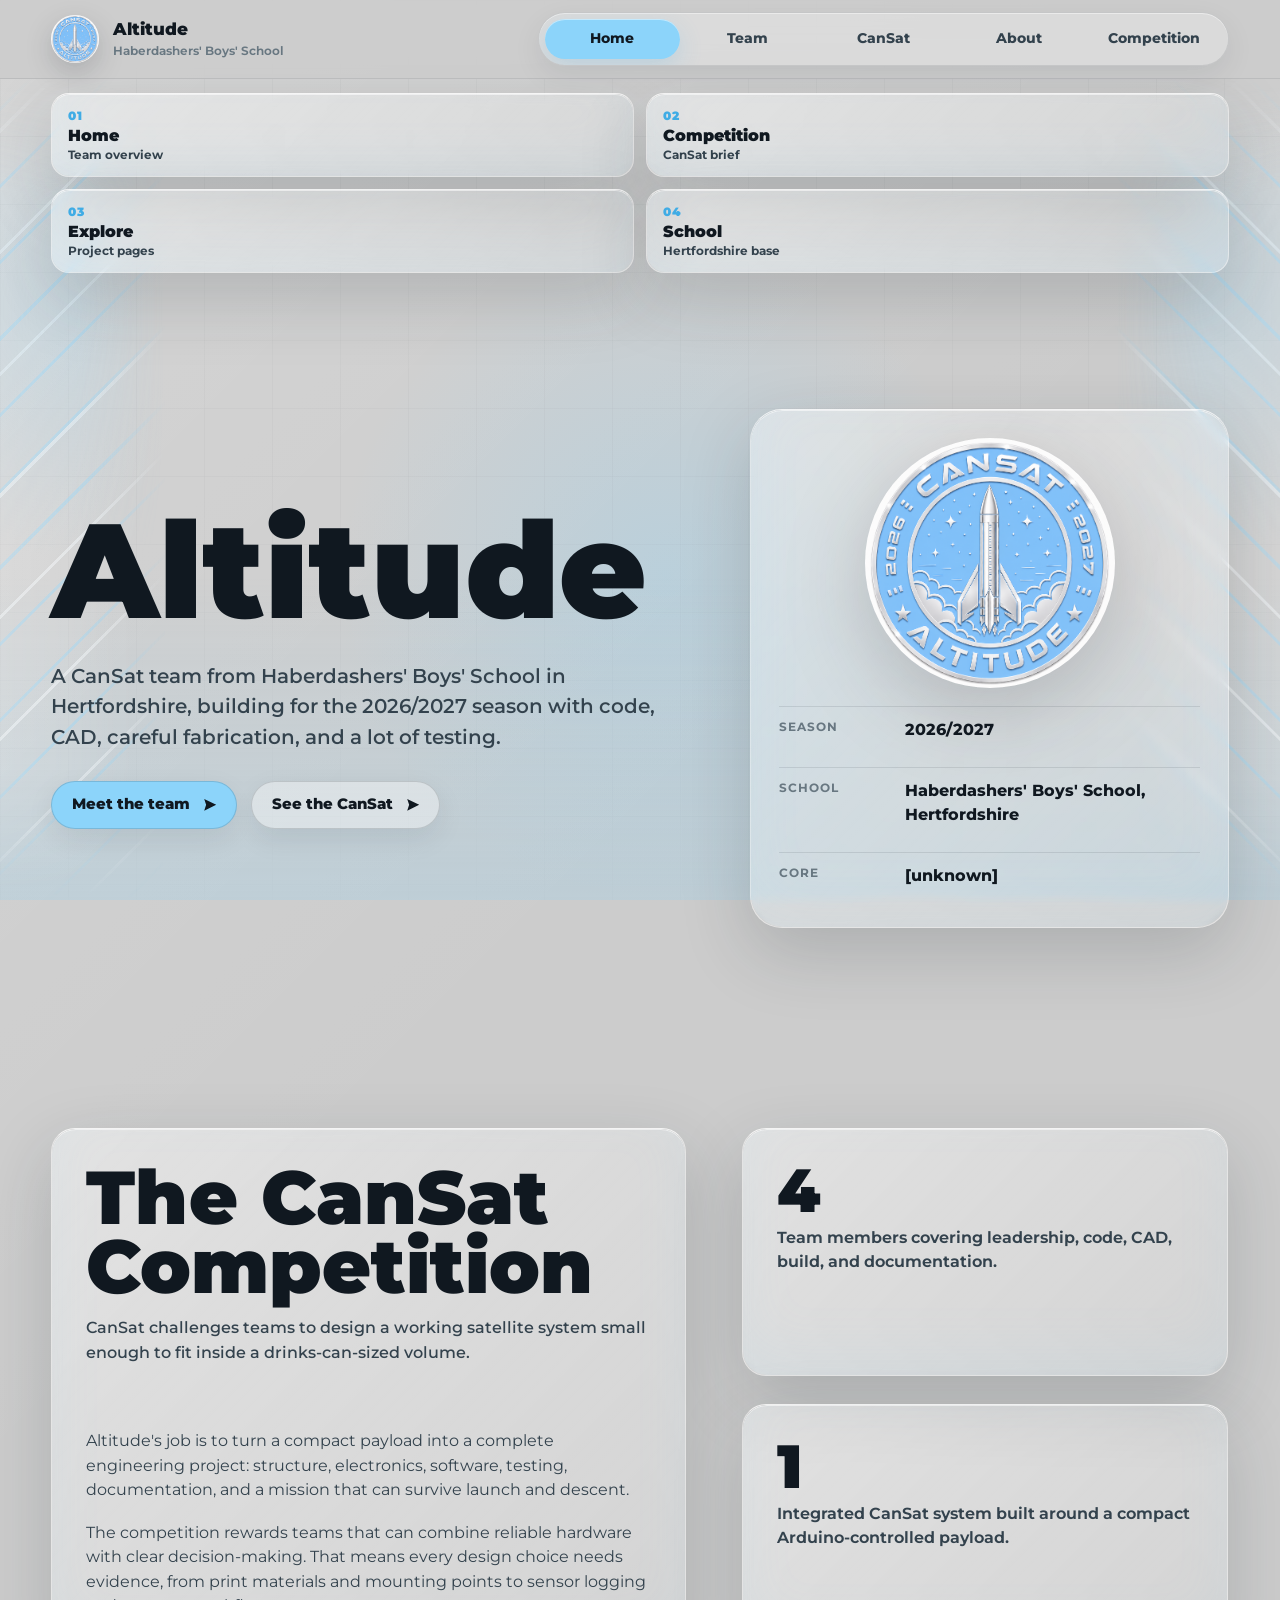
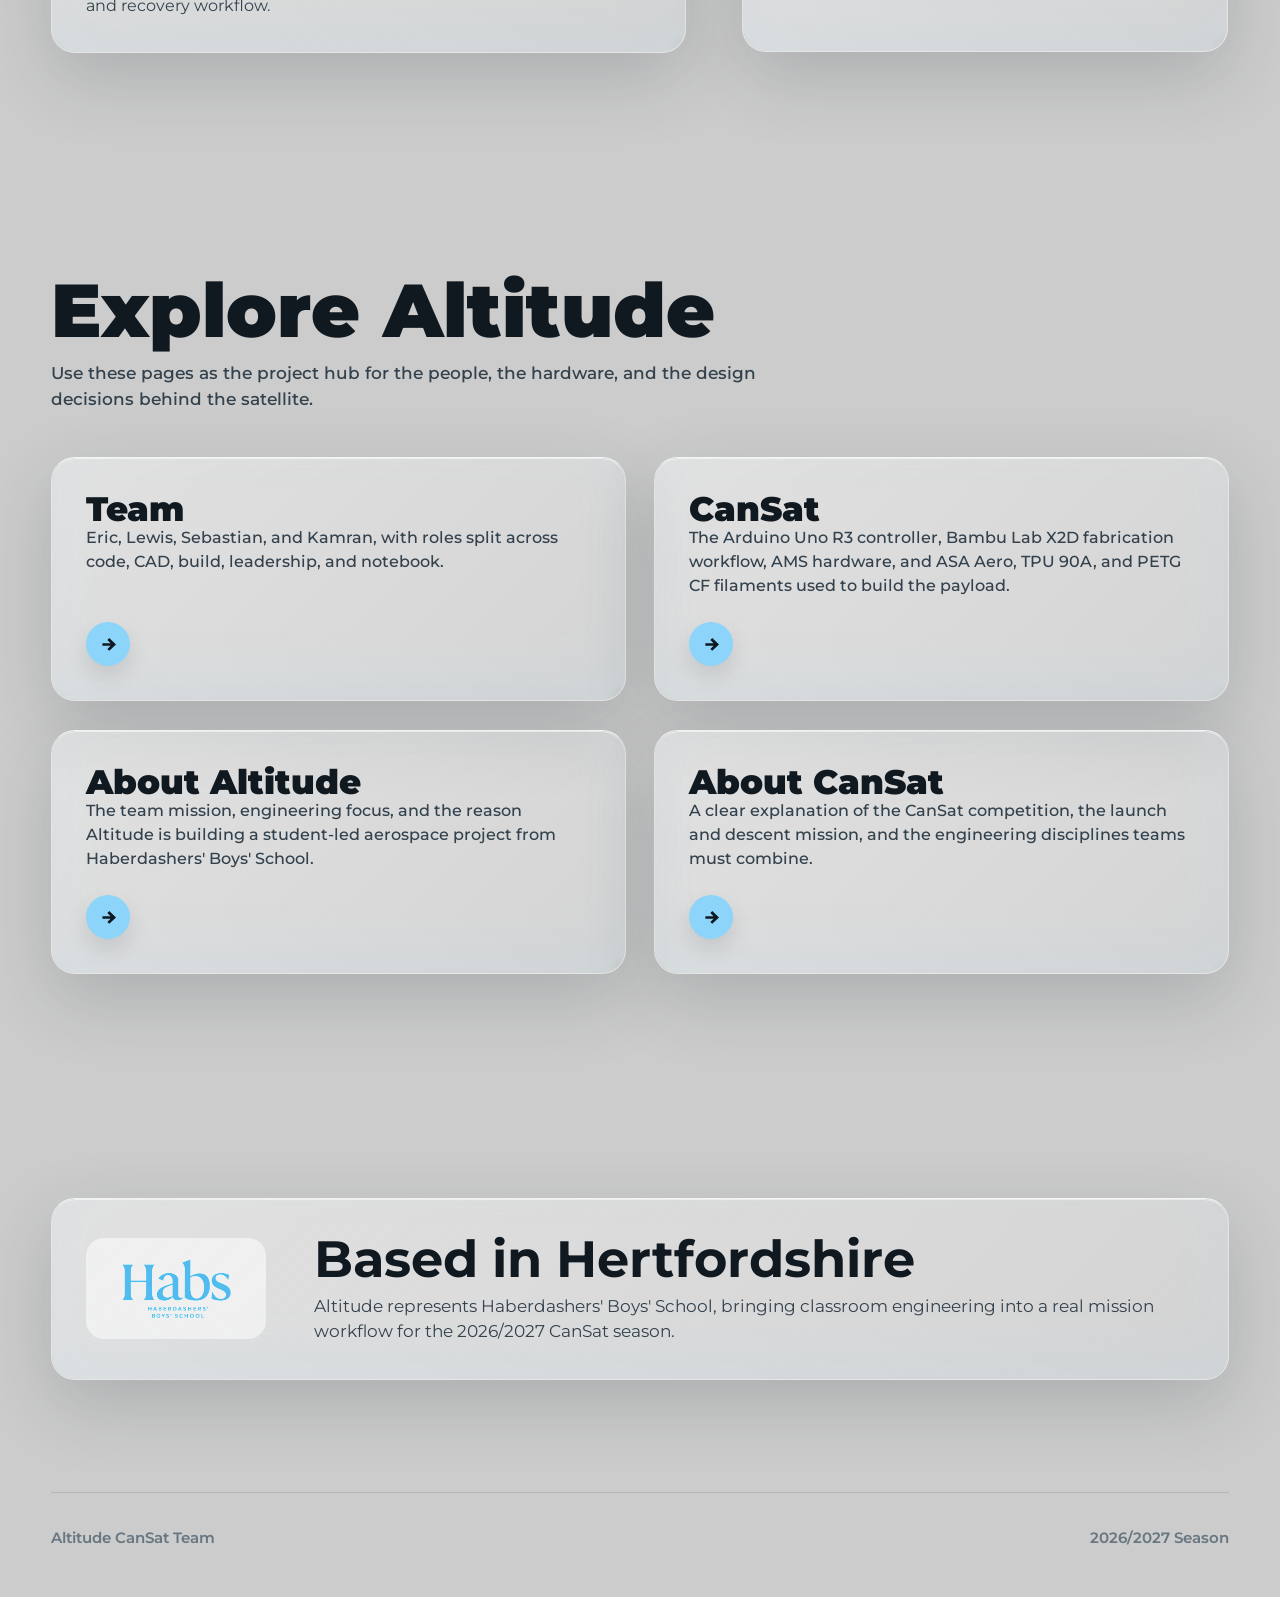
==== commit 561b3ea6: "Match page titles to slider labels" ====
--- a/index.html
+++ b/index.html
@@ -3,7 +3,7 @@
   <head>
     <meta charset="utf-8">
     <meta name="viewport" content="width=device-width, initial-scale=1">
-    <title>Altitude | CanSat Team</title>
+    <title>Altitude | Home</title>
     <meta http-equiv="Content-Security-Policy" content="upgrade-insecure-requests">
     <meta http-equiv="refresh" content="0; url=website/index.html">
     <link rel="canonical" href="https://altitude.linkpc.net/website/index.html">
